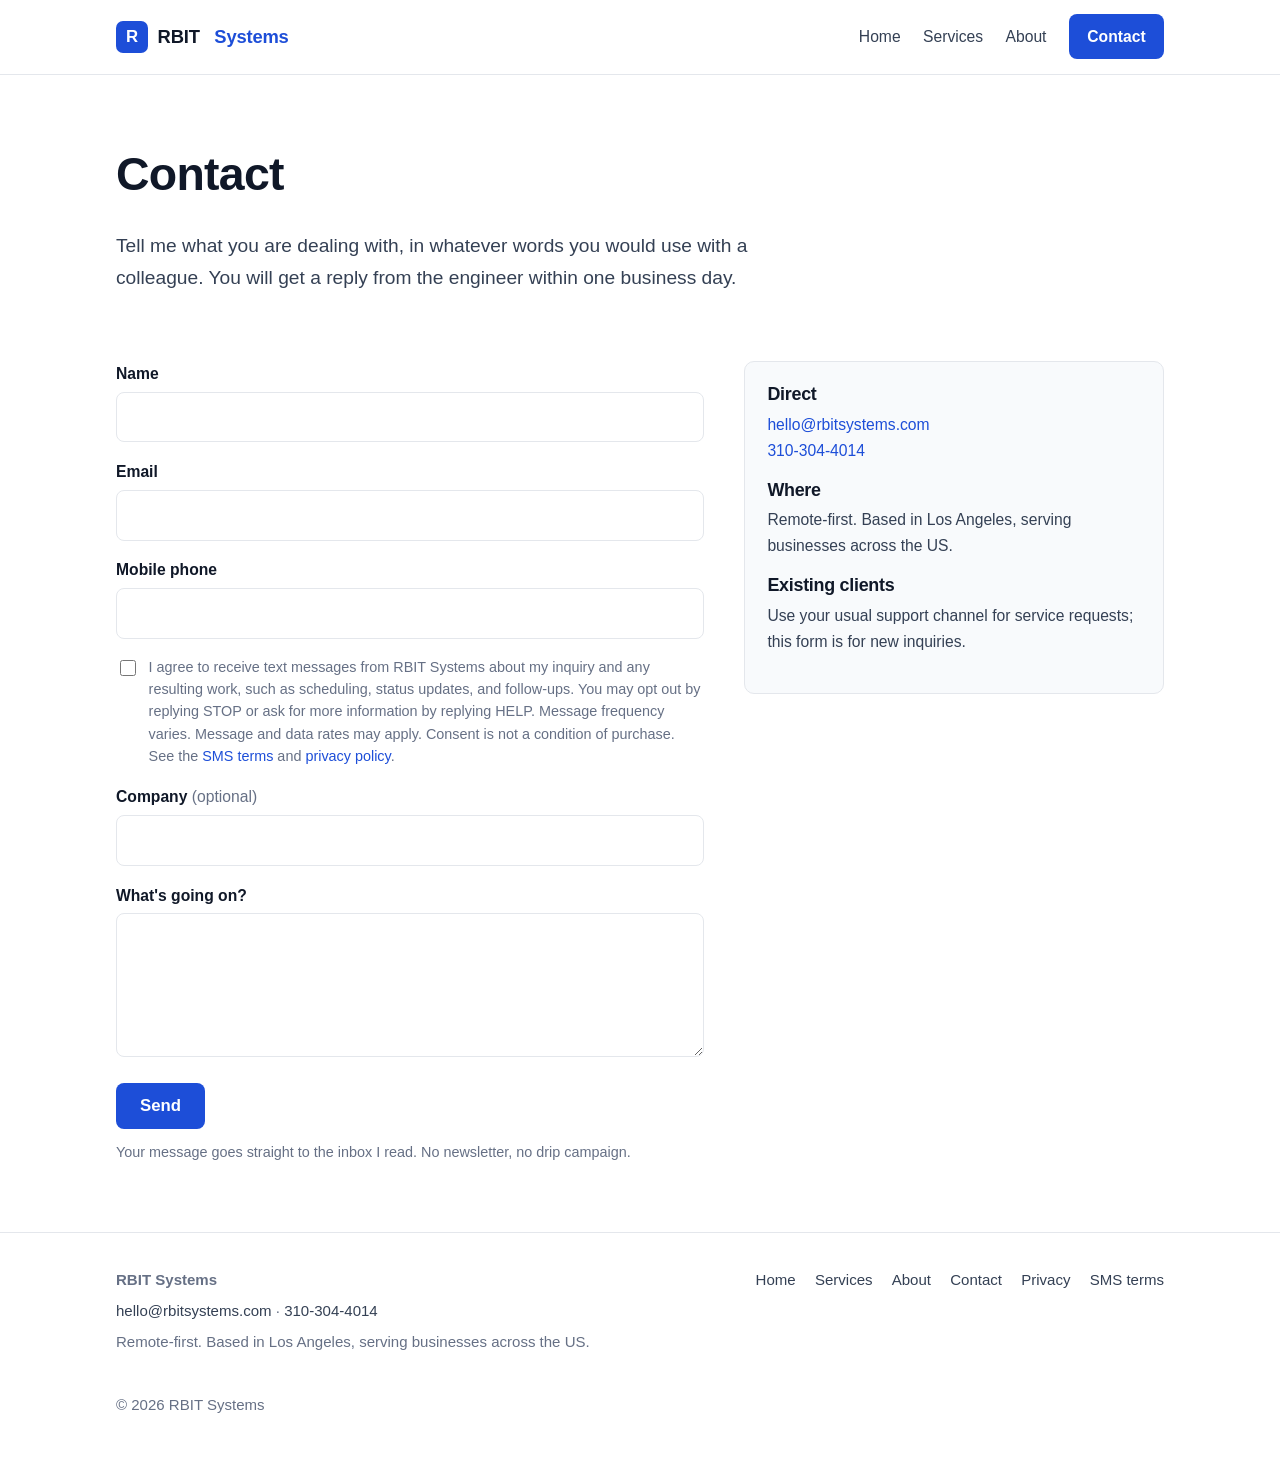
==== contact/index.html @ ca289289 "Static copy of rbitsystems.com for A2P scanner infrastructure test" ====
<!DOCTYPE html>
<html lang="en">
<head>
  <meta charset="utf-8">
  <meta name="viewport" content="width=device-width, initial-scale=1">
  <title>Contact | RBIT Systems</title>
  <meta name="description" content="Describe your IT problem and get a reply from the engineer within one business day. Remote-first, based in Los Angeles, serving businesses across the US.">
  <link rel="canonical" href="https://rbitsystems.com/contact">
  <meta property="og:title" content="Contact | RBIT Systems">
  <meta property="og:description" content="Describe your IT problem and get a reply from the engineer within one business day.">
  <meta property="og:url" content="https://rbitsystems.com/contact">
  <meta property="og:type" content="website">
  <meta property="og:image" content="https://rbitsystems.com/assets/og-image.png">
  <meta name="twitter:card" content="summary_large_image">
  <link rel="icon" href="/assets/favicon.svg" type="image/svg+xml">
  <link rel="stylesheet" href="/assets/style.css">
  <script src="https://challenges.cloudflare.com/turnstile/v0/api.js" async defer></script>
  <script type="application/ld+json">
  {
    "@context": "https://schema.org",
    "@type": "ContactPage",
    "url": "https://rbitsystems.com/contact",
    "mainEntity": {
      "@type": "Organization",
      "name": "RBIT Systems",
      "url": "https://rbitsystems.com/",
      "contactPoint": {
        "@type": "ContactPoint",
        "contactType": "sales",
        "email": "hello@rbitsystems.com",
        "telephone": "+1-310-304-4014",
        "areaServed": "US",
        "availableLanguage": "English"
      }
    }
  }
  </script>
</head>
<body>

<header class="site-header">
  <div class="container">
    <a class="brand" href="/"><span class="tile">R</span>RBIT&nbsp;<span class="sub">Systems</span></a>
    <nav class="site-nav" aria-label="Main">
      <a href="/">Home</a>
      <a href="/services">Services</a>
      <a href="/about">About</a>
      <a class="btn" href="/contact" aria-current="page">Contact</a>
    </nav>
  </div>
</header>

<main>

  <section class="hero" style="padding-bottom:2rem">
    <div class="container">
      <h1>Contact</h1>
      <p class="lead">Tell me what you are dealing with, in whatever words you would use with a colleague. You will get a reply from the engineer within one business day.</p>
    </div>
  </section>

  <section class="section" style="padding-top:1rem">
    <div class="container contact-grid">

      <form method="POST" action="/api/contact">
        <div class="field">
          <label for="name">Name</label>
          <input type="text" id="name" name="name" required maxlength="200" autocomplete="name">
        </div>
        <div class="field">
          <label for="email">Email</label>
          <input type="email" id="email" name="email" required maxlength="320" autocomplete="email">
        </div>
        <div class="field">
          <label for="phone">Mobile phone</label>
          <input type="tel" id="phone" name="phone" required maxlength="25" autocomplete="tel">
        </div>
        <div class="consent">
          <input type="checkbox" id="sms_consent" name="sms_consent" value="yes">
          <label for="sms_consent">I agree to receive text messages from RBIT Systems about my inquiry and any resulting work, such as scheduling, status updates, and follow-ups. You may opt out by replying STOP or ask for more information by replying HELP. Message frequency varies. Message and data rates may apply. Consent is not a condition of purchase. See the <a href="/sms-terms">SMS terms</a> and <a href="/privacy-policy">privacy policy</a>.</label>
        </div>
        <div class="field">
          <label for="company">Company <span class="opt">(optional)</span></label>
          <input type="text" id="company" name="company" maxlength="200" autocomplete="organization">
        </div>
        <div class="field">
          <label for="message">What's going on?</label>
          <textarea id="message" name="message" required maxlength="5000"></textarea>
        </div>
        <div class="hp" aria-hidden="true">
          <label for="website">Website</label>
          <input type="text" id="website" name="website" tabindex="-1" autocomplete="off">
        </div>
        <div class="field">
          <!-- Turnstile site key: replace placeholder with the real key from the Cloudflare dashboard.
               Test key 1x00000000000000000000AA always passes (local dev). -->
          <div class="cf-turnstile" data-sitekey="1x00000000000000000000AA"></div>
        </div>
        <button class="btn btn-lg" type="submit">Send</button>
        <p class="form-note" style="margin-top:0.8rem">Your message goes straight to the inbox I read. No newsletter, no drip campaign.</p>
      </form>

      <aside class="contact-aside">
        <h3>Direct</h3>
        <p><a href="mailto:hello@rbitsystems.com">hello@rbitsystems.com</a><br><a href="tel:+13103044014">310-304-4014</a></p>
        <h3>Where</h3>
        <p>Remote-first. Based in Los Angeles, serving businesses across the US.</p>
        <h3>Existing clients</h3>
        <p>Use your usual support channel for service requests; this form is for new inquiries.</p>
      </aside>

    </div>
  </section>

</main>

<footer class="site-footer">
  <div class="container">
    <div>
      <div><strong>RBIT Systems</strong></div>
      <div class="fine"><a href="mailto:hello@rbitsystems.com">hello@rbitsystems.com</a> &middot; <a href="tel:+13103044014">310-304-4014</a></div>
      <div class="fine">Remote-first. Based in Los Angeles, serving businesses across the US.</div>
    </div>
    <nav aria-label="Footer">
      <a href="/">Home</a>
      <a href="/services">Services</a>
      <a href="/about">About</a>
      <a href="/contact">Contact</a>
      <a href="/privacy-policy">Privacy</a>
      <a href="/sms-terms">SMS terms</a>
    </nav>
    <div class="fine">&copy; 2026 RBIT Systems</div>
  </div>
</footer>

</body>
</html>
---- assets/style.css ----
/* RBIT Systems — single shared stylesheet. System font stack, no external fonts, no JS dependencies. */

:root {
  --ink: #101828;
  --body: #344054;
  --muted: #667085;
  --accent: #1d4ed8;
  --accent-dark: #1e40af;
  --accent-soft: #eff4ff;
  --bg: #ffffff;
  --surface: #f8fafc;
  --border: #e4e7ec;
  --radius: 10px;
  --maxw: 68rem;
}

* { box-sizing: border-box; }

html { scroll-behavior: smooth; }

body {
  margin: 0;
  font-family: -apple-system, BlinkMacSystemFont, "Segoe UI", Roboto, Helvetica, Arial, sans-serif;
  font-size: 1.0625rem;
  line-height: 1.65;
  color: var(--body);
  background: var(--bg);
  -webkit-font-smoothing: antialiased;
}

h1, h2, h3 {
  color: var(--ink);
  line-height: 1.2;
  margin: 0 0 0.6em;
  letter-spacing: -0.015em;
}

h1 { font-size: clamp(1.9rem, 4.5vw, 2.9rem); font-weight: 750; }
h2 { font-size: clamp(1.4rem, 3vw, 1.85rem); font-weight: 700; }
h3 { font-size: 1.12rem; font-weight: 650; }

p { margin: 0 0 1em; }

a { color: var(--accent); text-decoration: none; }
a:hover { text-decoration: underline; }

.container {
  max-width: var(--maxw);
  margin: 0 auto;
  padding: 0 1.25rem;
}

/* Header */

.site-header {
  border-bottom: 1px solid var(--border);
  background: var(--bg);
}

.site-header .container {
  display: flex;
  align-items: center;
  justify-content: space-between;
  flex-wrap: wrap;
  gap: 0.6rem 1rem;
  padding-top: 0.9rem;
  padding-bottom: 0.9rem;
}

.brand {
  display: flex;
  align-items: center;
  gap: 0.6rem;
  color: var(--ink);
  font-weight: 750;
  font-size: 1.15rem;
  letter-spacing: -0.01em;
}

.brand:hover { text-decoration: none; }

.brand .tile {
  width: 2rem;
  height: 2rem;
  border-radius: 7px;
  background: var(--accent);
  color: #fff;
  display: inline-flex;
  align-items: center;
  justify-content: center;
  font-weight: 800;
  font-size: 1.05rem;
}

.brand .sub { color: var(--accent); font-weight: 650; }

.site-nav {
  display: flex;
  align-items: center;
  gap: 1.4rem;
  flex-wrap: wrap;
}

@media (max-width: 34rem) {
  .site-nav { gap: 0.9rem; }
  .site-nav .btn { padding: 0.45rem 0.85rem; }
}

.site-nav a { color: var(--body); font-weight: 500; font-size: 0.98rem; }
.site-nav a:hover { color: var(--ink); text-decoration: none; }
.site-nav a[aria-current="page"] { color: var(--ink); font-weight: 650; }

.btn {
  display: inline-block;
  background: var(--accent);
  color: #fff !important;
  font-weight: 600;
  padding: 0.6rem 1.15rem;
  border-radius: 8px;
  border: none;
  font-size: 1rem;
  cursor: pointer;
}

.btn:hover { background: var(--accent-dark); text-decoration: none; }

.btn-lg { padding: 0.8rem 1.5rem; font-size: 1.05rem; }

/* Sections */

.hero { padding: 4.5rem 0 3.5rem; }
.hero p.lead { font-size: 1.2rem; max-width: 44rem; color: var(--body); }
.hero .actions { margin-top: 1.8rem; display: flex; gap: 1rem; align-items: center; flex-wrap: wrap; }
.hero .actions .alt { font-weight: 550; }

.section { padding: 3.25rem 0; }
.section.surface { background: var(--surface); border-top: 1px solid var(--border); border-bottom: 1px solid var(--border); }
.section-intro { max-width: 44rem; }

.cards {
  display: grid;
  grid-template-columns: repeat(auto-fit, minmax(15.5rem, 1fr));
  gap: 1.1rem;
  margin-top: 1.8rem;
}

.card {
  background: var(--bg);
  border: 1px solid var(--border);
  border-radius: var(--radius);
  padding: 1.4rem 1.4rem 1.2rem;
}

.card h3 { margin-bottom: 0.5rem; }
.card p { color: var(--body); font-size: 0.98rem; margin-bottom: 0.7rem; }
.card a { font-weight: 550; font-size: 0.95rem; }

.steps { display: grid; grid-template-columns: repeat(auto-fit, minmax(14rem, 1fr)); gap: 1.5rem; margin-top: 1.6rem; }
.steps .step h3 { display: flex; align-items: baseline; gap: 0.55rem; }
.steps .num {
  color: var(--accent);
  font-weight: 750;
  font-variant-numeric: tabular-nums;
}

.cred { display: flex; gap: 2.5rem; flex-wrap: wrap; margin-top: 1.4rem; }
.cred div strong { display: block; color: var(--ink); font-size: 1.05rem; }
.cred div span { color: var(--muted); font-size: 0.95rem; }

/* Services page */

.service-group { padding: 2.4rem 0 0.6rem; }
.service-group h2 { scroll-margin-top: 1.5rem; }
.service-group ul { margin: 0.8rem 0 1rem; padding-left: 1.2rem; }
.service-group li { margin-bottom: 0.45rem; }
.service-group .blurb { max-width: 46rem; }

/* Contact page */

.contact-grid {
  display: grid;
  grid-template-columns: minmax(0, 1.4fr) minmax(0, 1fr);
  gap: 2.5rem;
  align-items: start;
}

@media (max-width: 44rem) {
  .contact-grid { grid-template-columns: 1fr; }
}

.contact-aside {
  background: var(--surface);
  border: 1px solid var(--border);
  border-radius: var(--radius);
  padding: 1.4rem;
}

.contact-aside h3 { margin-bottom: 0.4rem; }
.contact-aside p { font-size: 0.98rem; }

form .field { margin-bottom: 1.05rem; }

label { display: block; font-weight: 600; color: var(--ink); margin-bottom: 0.3rem; font-size: 0.98rem; }
label .opt { color: var(--muted); font-weight: 450; }

input[type="text"], input[type="email"], input[type="tel"], textarea {
  width: 100%;
  padding: 0.65rem 0.8rem;
  border: 1px solid var(--border);
  border-radius: 8px;
  font: inherit;
  color: var(--ink);
  background: var(--bg);
}

input:focus, textarea:focus { outline: 2px solid var(--accent); outline-offset: 1px; border-color: var(--accent); }

textarea { min-height: 9rem; resize: vertical; }

form .consent { display: flex; gap: 0.6rem; align-items: flex-start; margin-bottom: 1.05rem; }
form .consent input[type="checkbox"] { flex: none; width: 1rem; height: 1rem; margin-top: 0.25rem; accent-color: var(--accent); }
form .consent label { margin-bottom: 0; font-weight: 450; font-size: 0.9rem; line-height: 1.55; color: var(--muted); }

.hp { position: absolute; left: -9999px; top: -9999px; }

.form-note { color: var(--muted); font-size: 0.9rem; }

.notice {
  border-radius: 8px;
  padding: 0.85rem 1rem;
  margin-bottom: 1.2rem;
  font-size: 0.98rem;
}

.notice.ok { background: #ecfdf3; border: 1px solid #abefc6; color: #085d3a; }
.notice.err { background: #fef3f2; border: 1px solid #fecdca; color: #912018; }

/* CTA band */

.cta-band { text-align: left; }
.cta-band .container { display: flex; align-items: center; justify-content: space-between; gap: 1.5rem; flex-wrap: wrap; }
.cta-band p { margin: 0; color: var(--body); max-width: 38rem; }

/* Footer */

.site-footer {
  border-top: 1px solid var(--border);
  padding: 2.2rem 0 2.6rem;
  color: var(--muted);
  font-size: 0.94rem;
}

.site-footer .container { display: flex; justify-content: space-between; gap: 2rem; flex-wrap: wrap; }
.site-footer nav { display: flex; gap: 1.2rem; flex-wrap: wrap; }
.site-footer a { color: var(--body); }
.site-footer .fine { margin-top: 0.4rem; }

/* Prose pages (about) */

.prose { max-width: 46rem; }
.prose h2 { margin-top: 2.2rem; }
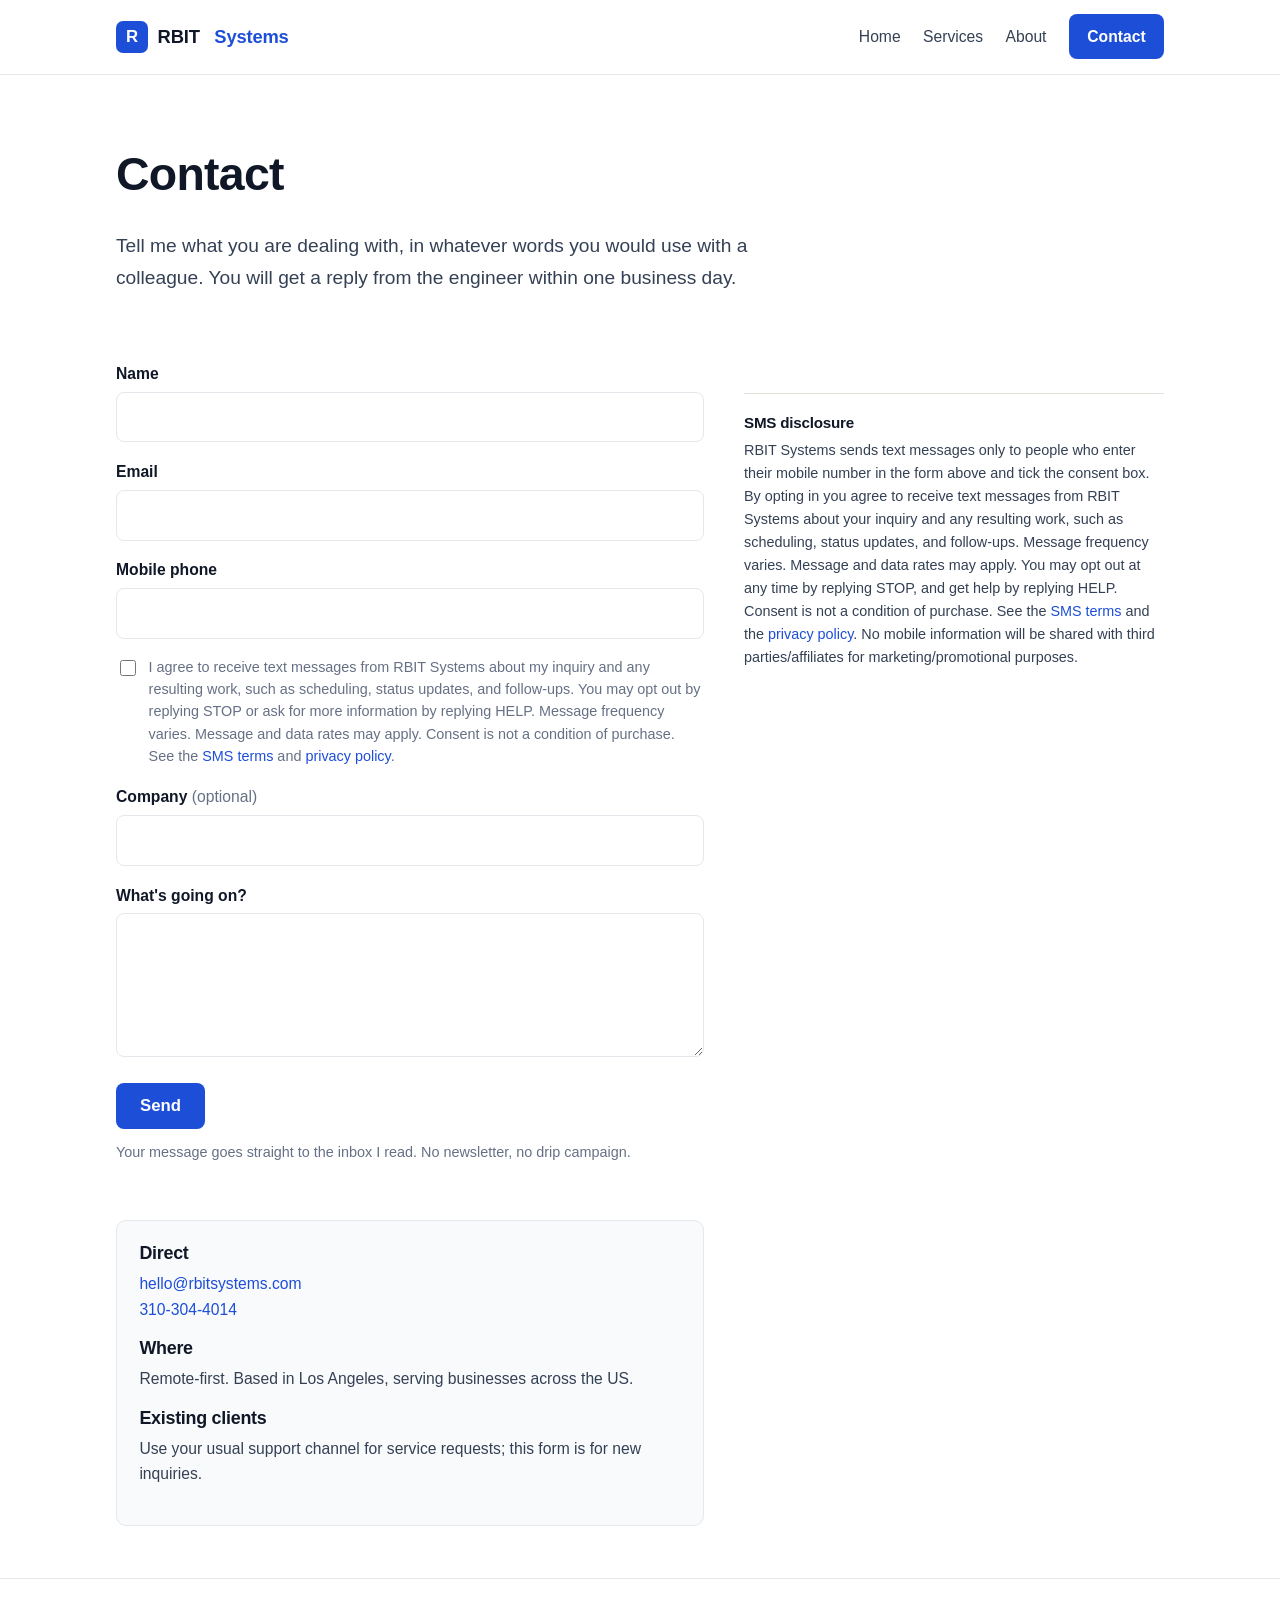
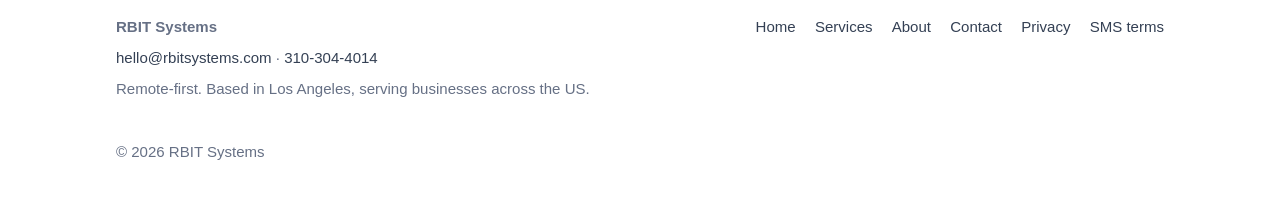
==== commit 320e3007: "Sync: prose SMS disclosure" ====
--- a/contact/index.html
+++ b/contact/index.html
@@ -100,6 +100,11 @@
         <p class="form-note" style="margin-top:0.8rem">Your message goes straight to the inbox I read. No newsletter, no drip campaign.</p>
       </form>
 
+      <div class="sms-disclosure">
+        <h2>SMS disclosure</h2>
+        <p>RBIT Systems sends text messages only to people who enter their mobile number in the form above and tick the consent box. By opting in you agree to receive text messages from RBIT Systems about your inquiry and any resulting work, such as scheduling, status updates, and follow-ups. Message frequency varies. Message and data rates may apply. You may opt out at any time by replying STOP, and get help by replying HELP. Consent is not a condition of purchase. See the <a href="/sms-terms">SMS terms</a> and the <a href="/privacy-policy">privacy policy</a>. No mobile information will be shared with third parties/affiliates for marketing/promotional purposes.</p>
+      </div>
+
       <aside class="contact-aside">
         <h3>Direct</h3>
         <p><a href="mailto:hello@rbitsystems.com">hello@rbitsystems.com</a><br><a href="tel:+13103044014">310-304-4014</a></p>
--- a/assets/style.css
+++ b/assets/style.css
@@ -259,3 +259,10 @@
 
 .prose { max-width: 46rem; }
 .prose h2 { margin-top: 2.2rem; }
+
+/* Plain-prose restatement of the SMS disclosure. The same terms appear beside
+   the consent checkbox, but text inside a <label> is skipped by some compliance
+   scrapers, so the form's terms are also stated here as ordinary prose. */
+.sms-disclosure { margin: 2rem 0 0; padding-top: 1.25rem; border-top: 0.5px solid var(--rule, #e5e2db); }
+.sms-disclosure h2 { font-size: 0.95rem; margin: 0 0 0.4rem; }
+.sms-disclosure p { font-size: 0.9rem; line-height: 1.6; margin: 0; }
